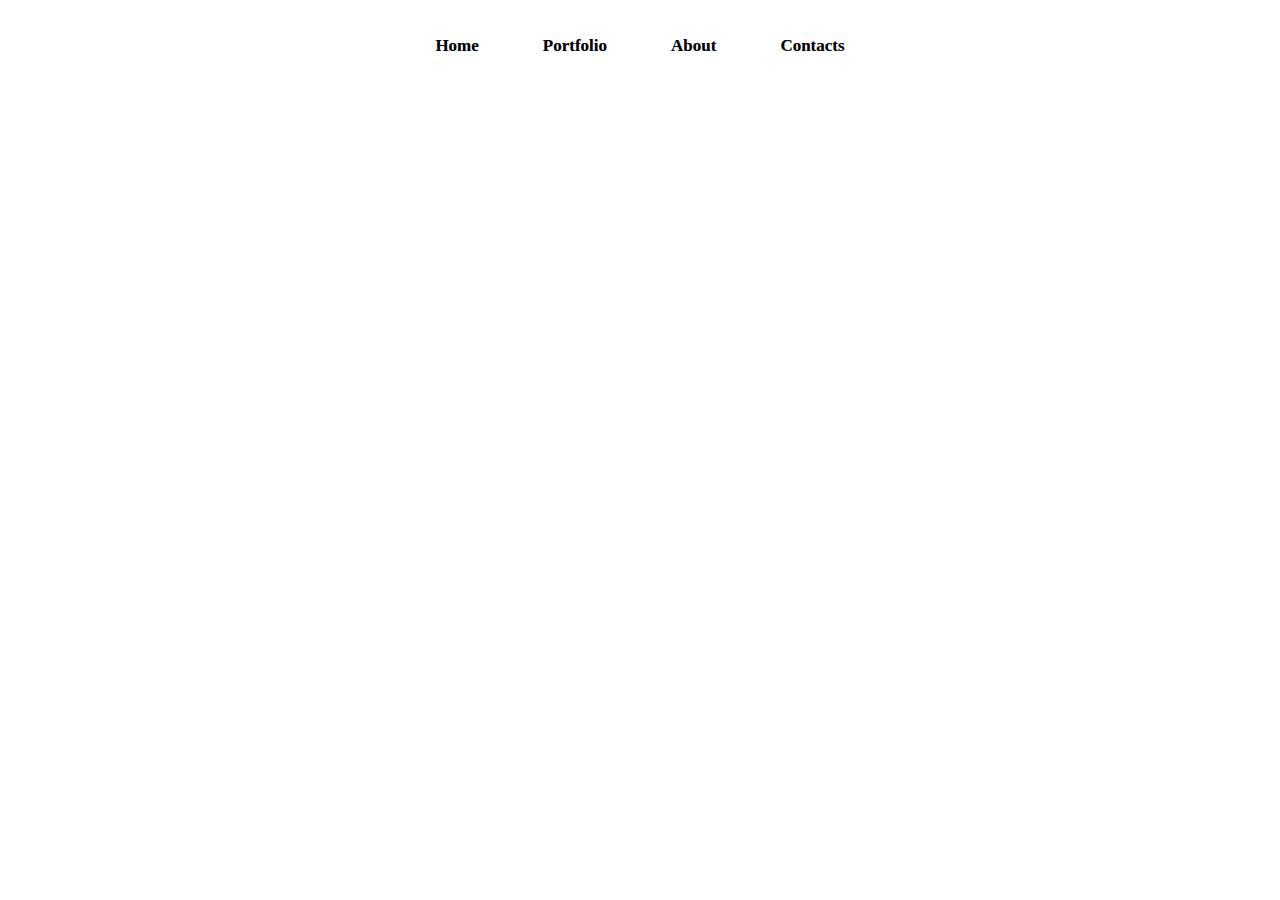
==== about.html @ 05fb40e4 "Fase 1" ====
<!Doctype html>
<html>
<head>
  <title>BS - About</title>
  <link rel="stylesheet" href="about.css" type="text/css">
  <script src="about.js"></script>
</head>
<div>
<ul class="nav effect-1">
  <li><a href="index.html" data-hover="Home">Home</a></li>
  <li><a href="portfolio.html" data-hover="Portfolio">Portfolio</a></li>
  <li><a href="about.html" data-hover="About">About</a></li>
  <li><a href="contacts.html" data-hover="Contacts">Contacts</a></li>
</ul>
</div>
<script src="about.js"></script>
</body>
</html>
---- about.css ----
htlm{}

body{
  background-color: white;
}


.nav{
    list-style:none;
    bottom:0;
    padding:0;
    text-align:center;
    overflow: hidden;
}

.nav li{
    display:inline;
}
.nav a{
    display:inline-block;
    padding:20px 30px;
    text-decoration:none;
    font-family: 'Contrail One', cursive;
    color: white;
    font-size: 17px;
}

.effect-1 a {
	color: #a5b1c2;
	font-weight: 700;
	text-shadow: none;
  text-decoration: none;
}

.effect-1 a::before {
	color: #000000;
	content: attr(data-hover);
	position: absolute;
	-webkit-transition: -webkit-transform 0.3s, opacity 0.3s;
	-moz-transition: -moz-transform 0.3s, opacity 0.3s;
	transition: transform 0.3s, opacity 0.3s;
}

.effect-1 a:hover::before,
.effect-1 a:focus::before {
	-webkit-transform: scale(0.9);
	-moz-transform: scale(0.9);
	transform: scale(0.9);
	opacity: 0;
}
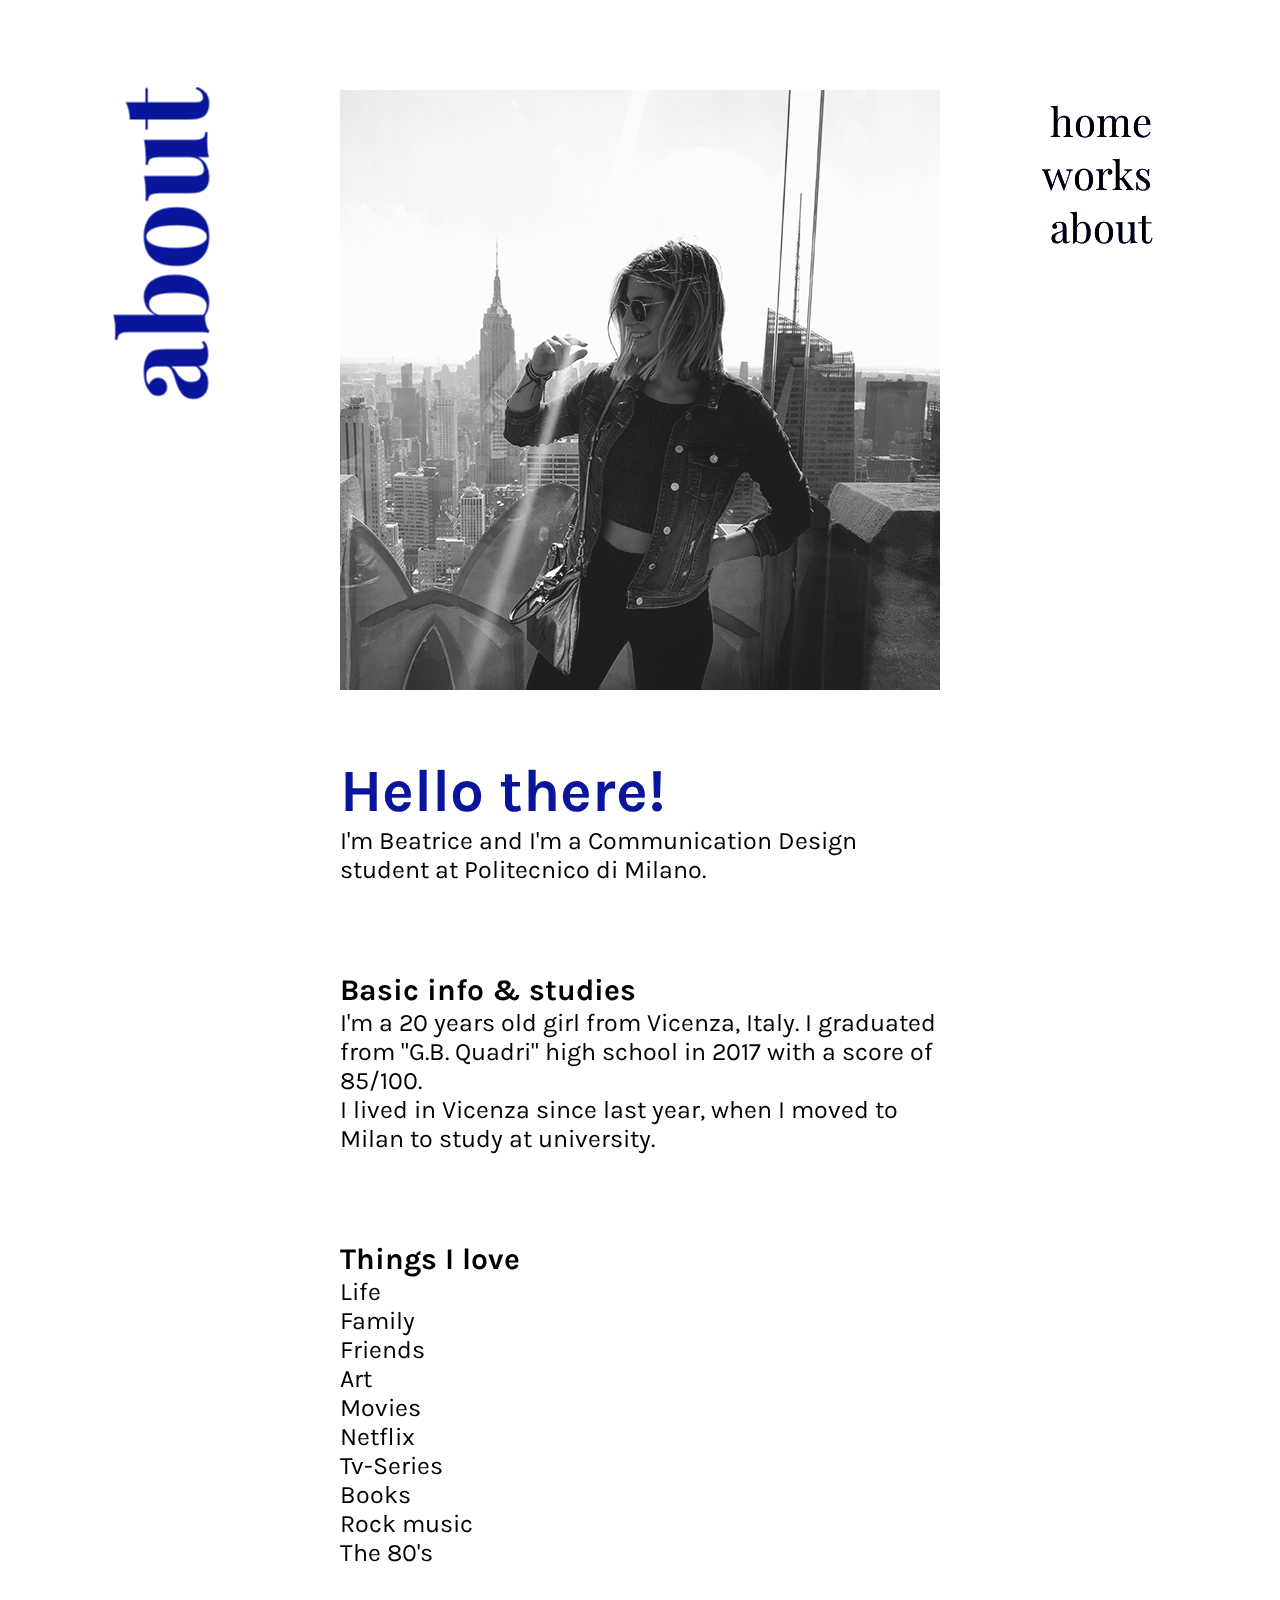
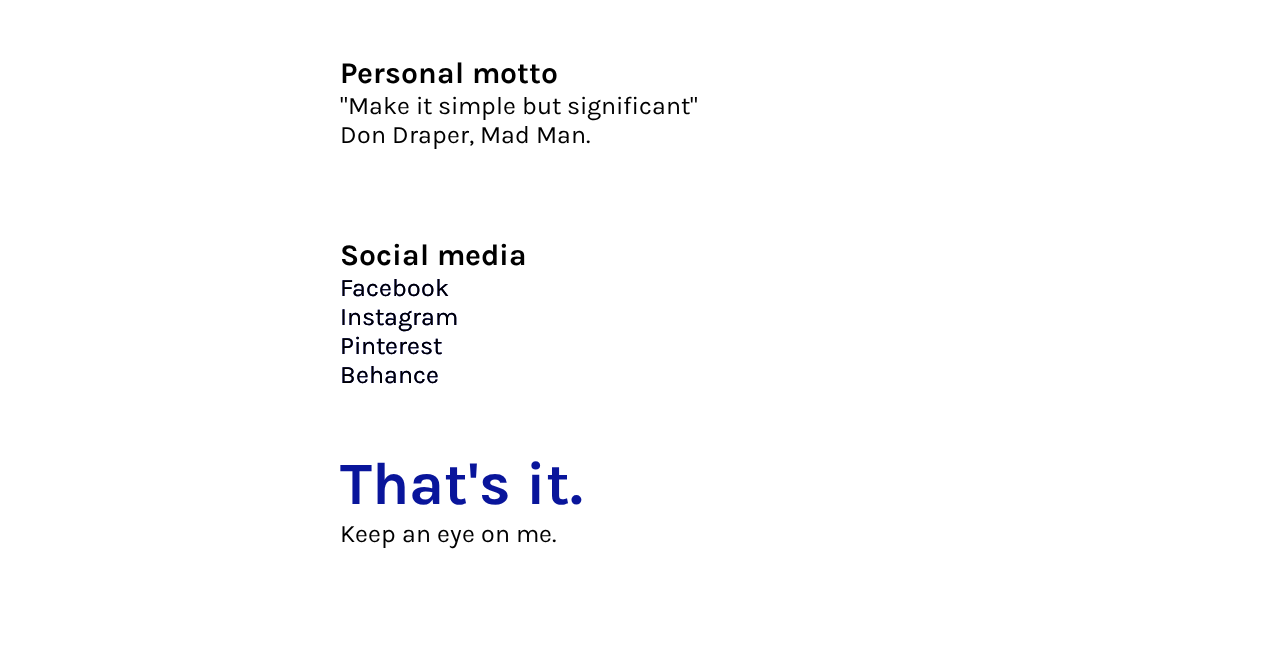
==== commit 7a3b69ec: "update" ====
--- a/about.html
+++ b/about.html
@@ -5,14 +5,63 @@
   <link rel="stylesheet" href="about.css" type="text/css">
   <script src="about.js"></script>
 </head>
-<div>
-<ul class="nav effect-1">
-  <li><a href="index.html" data-hover="Home">Home</a></li>
-  <li><a href="portfolio.html" data-hover="Portfolio">Portfolio</a></li>
-  <li><a href="about.html" data-hover="About">About</a></li>
-  <li><a href="contacts.html" data-hover="Contacts">Contacts</a></li>
-</ul>
+<body>
+  <div id="title" class="vertical">
+  <p>about</p>
 </div>
-<script src="about.js"></script>
+  <div id="container2">
+    <img class="im1" src="propic2.jpg" alt="profile picture" >
+    <p><p id="big">Hello there!</p>
+      I'm Beatrice and I'm a Communication Design student
+      at Politecnico di Milano.
+      <br><br><br>
+
+    <p id="s">Basic info & studies </p>
+      I'm a 20 years old girl from Vicenza, Italy.
+      I graduated from "G.B. Quadri" high school in 2017 with a score of 85/100.<br>
+      I lived in Vicenza since last year, when I moved to Milan to study at university.
+      <br><br><br>
+      <p id="s">Things I love</p>
+        <dt>Life</dt>
+        <dt>Family</dt>
+        <dt>Friends</dt>
+        <dt>Art</dt>
+        <dt>Movies</dt>
+        <dt>Netflix</dt>
+        <dt>Tv-Series</dt>
+        <dt>Books</dt>
+        <dt>Rock music</dt>
+        <dt>The 80's</dt>
+
+      <br><br>
+      <p id="s">Personal motto</p>
+      "Make it simple but significant"<br>
+      Don Draper, Mad Man.
+      <br><br><br>
+<p id="s">Social media</p>
+<div class="effect-1">
+      <a href="https://www.facebook.com/beatrice.smania" data-hover="Facebook">Facebook</a><br>
+      <a href="https://www.instagram.com/beatricesmania/" data-hover="Instagram">Instagram</a><br>
+      <a href="https://it.pinterest.com/beatricesmn/" data-hover="Pinterest">Pinterest</a><br>
+      <a href="https://www.behance.net/beatricesm0b48" data-hover="Behance">Behance</a><br>
+  </div>
+  <p id="big">That's it.</p>
+     Keep an eye on me.
+    </p>
+    <br><br><br>
+</div>
+
+<div class="altodx">
+  <ul class="nav effect-1">
+    <li><a href="index.html" data-hover="home">home</a></li>
+    <li><a href="portfolio.html" data-hover="works">works</a></li>
+    <li><a href="about.html" data-hover="about">about</a></li>
+  </ul>
+</div>
+
+<script>
+
+</script>
 </body>
+
 </html>
--- a/about.css
+++ b/about.css
@@ -1,44 +1,95 @@
-htlm{}
+@import url('https://fonts.googleapis.com/css?family=Playfair+Display:700');
+@import url('https://fonts.googleapis.com/css?family=Karla:400,700');
 
-body{
-  background-color: white;
+.nav{
+    list-style:none;
+    text-align:right;
+    overflow: hidden;
 }
 
 
-.nav{
-    list-style:none;
-    bottom:0;
-    padding:0;
-    text-align:center;
-    overflow: hidden;
+.nav a{
+    font-family: 'Playfair Display';
+    font-size: 40px;
+    font-weight: 700;
 }
 
-.nav li{
-    display:inline;
+
+.vertical {
+  -webkit-transform: rotate(-90deg);
+  -moz-transform: rotate(-90deg);
+  -ms-transform: rotate(-90deg);
+  -o-transform: rotate(-90deg);
+  transform: rotate(-90deg);
+  }
+
+#title{
+    font-family: 'Playfair Display';
+    font-size: 120px;
+    font-weight: 700;
+    color: #09159B;
+    position:fixed;
+    top:5%;
+    left:0vw;
+    margin-left: 0%;
+    padding: 0%;
+
+  }
+body{
+  font-family: 'Karla', sans-serif;
+  font-size: 25px;
+  font-weight: 400;
 }
-.nav a{
-    display:inline-block;
-    padding:20px 30px;
-    text-decoration:none;
-    font-family: 'Contrail One', cursive;
-    color: white;
-    font-size: 17px;
+.im1{
+  width:100%;
+  max-width: 600px;
+  height: auto;
+}
+#container2{
+  position: absolute;
+  height: 50%;
+  max-width: 600px;
+  top: 20%;
+  left:50%;
+  transform: translate(-50%,-20%);
+  text-align: left;
+
 }
 
+.altodx{
+  position: fixed;
+  top:10%;
+  right:10%;
+  transform: translate(0%,-10%);
+}
+#s{
+
+  font-weight: 700;
+  font-size: 30px;
+    margin-bottom: 0%;
+}
+
+#big{
+  color: #09159B;
+  font-weight: 700;
+  font-size: 60px;
+  padding-bottom: 0%;
+  margin-bottom: 0%;
+}
 .effect-1 a {
-	color: #a5b1c2;
-	font-weight: 700;
+	color: #090C9B;
+	font-weight: 400;
 	text-shadow: none;
   text-decoration: none;
 }
 
 .effect-1 a::before {
-	color: #000000;
+  color: #000000;
 	content: attr(data-hover);
 	position: absolute;
-	-webkit-transition: -webkit-transform 0.3s, opacity 0.3s;
-	-moz-transition: -moz-transform 0.3s, opacity 0.3s;
-	transition: transform 0.3s, opacity 0.3s;
+	-webkit-transition: -webkit-transform 0.5s, opacity 0.5s;
+	-moz-transition: -moz-transform 0.5s, opacity 0.5s;
+	transition: transform 0.5s, opacity 0.5s;
 }
 
 .effect-1 a:hover::before,
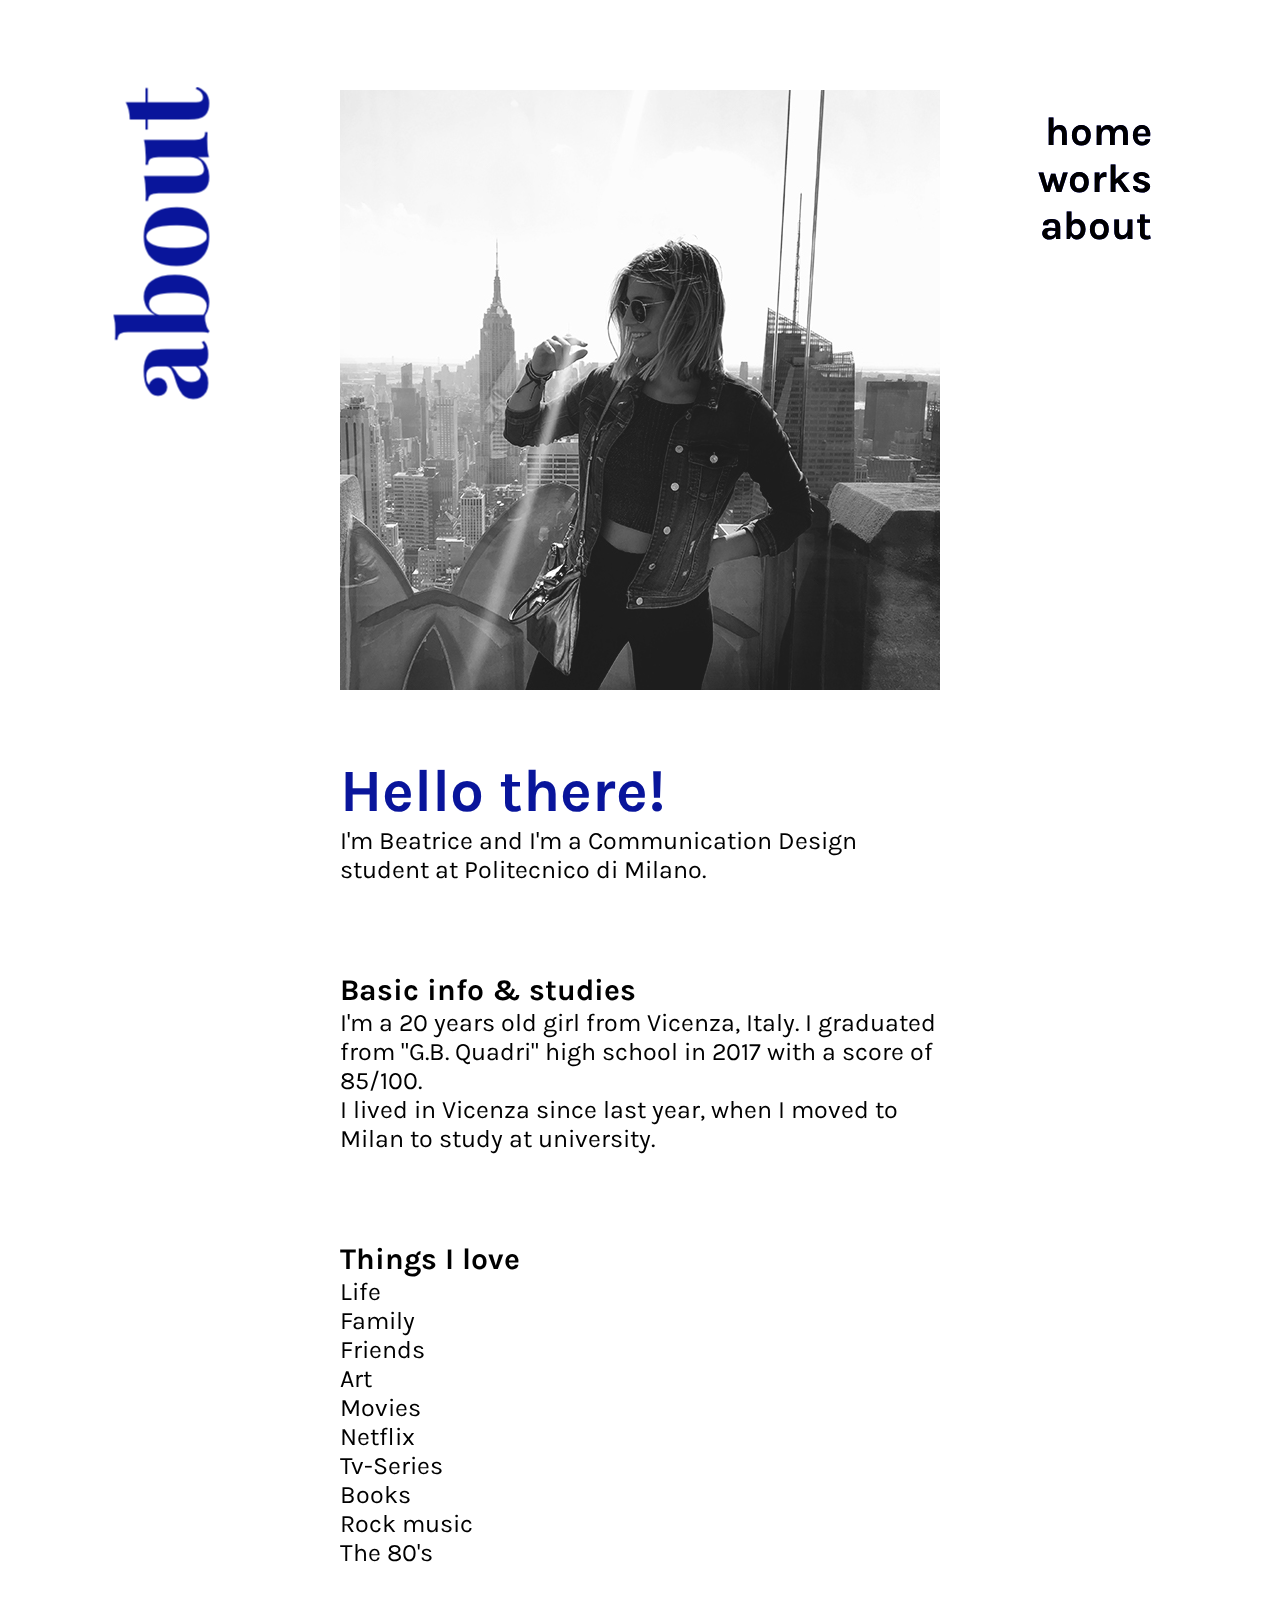
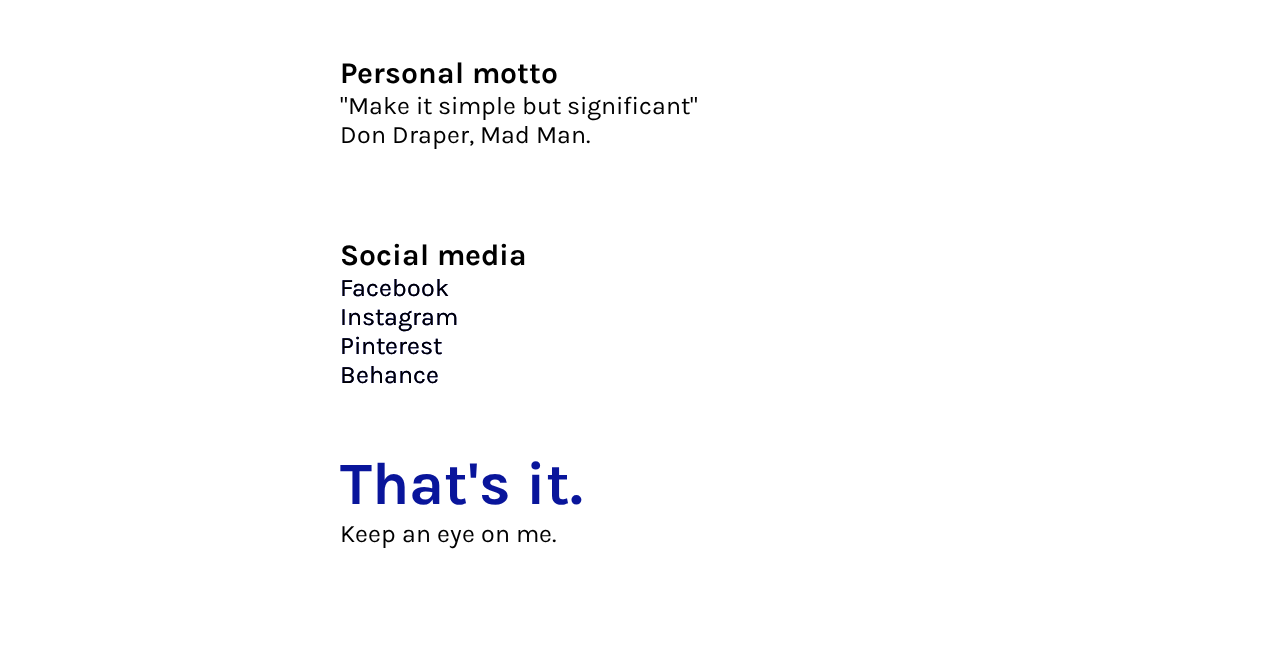
==== commit 79f9b564: "v4" ====
--- a/about.html
+++ b/about.html
@@ -3,7 +3,6 @@
 <head>
   <title>BS - About</title>
   <link rel="stylesheet" href="about.css" type="text/css">
-  <script src="about.js"></script>
 </head>
 <body>
   <div id="title" class="vertical">
@@ -54,7 +53,7 @@
 <div class="altodx">
   <ul class="nav effect-1">
     <li><a href="index.html" data-hover="home">home</a></li>
-    <li><a href="portfolio.html" data-hover="works">works</a></li>
+    <li><a href="works.html" data-hover="works">works</a></li>
     <li><a href="about.html" data-hover="about">about</a></li>
   </ul>
 </div>
--- a/about.css
+++ b/about.css
@@ -5,11 +5,7 @@
     list-style:none;
     text-align:right;
     overflow: hidden;
-}
-
-
-.nav a{
-    font-family: 'Playfair Display';
+    font-family: 'Karla';
     font-size: 40px;
     font-weight: 700;
 }
@@ -76,7 +72,13 @@
   padding-bottom: 0%;
   margin-bottom: 0%;
 }
+
 .effect-1 a {
+	color: #090C9B;
+	text-shadow: none;
+  text-decoration: none;
+}
+#social.effect-1 a {
 	color: #090C9B;
 	font-weight: 400;
 	text-shadow: none;
@@ -94,8 +96,8 @@
 
 .effect-1 a:hover::before,
 .effect-1 a:focus::before {
-	-webkit-transform: scale(0.9);
-	-moz-transform: scale(0.9);
-	transform: scale(0.9);
+	-webkit-transform: scale(0.8);
+	-moz-transform: scale(0.8);
+	transform: scale(0.8);
 	opacity: 0;
 }
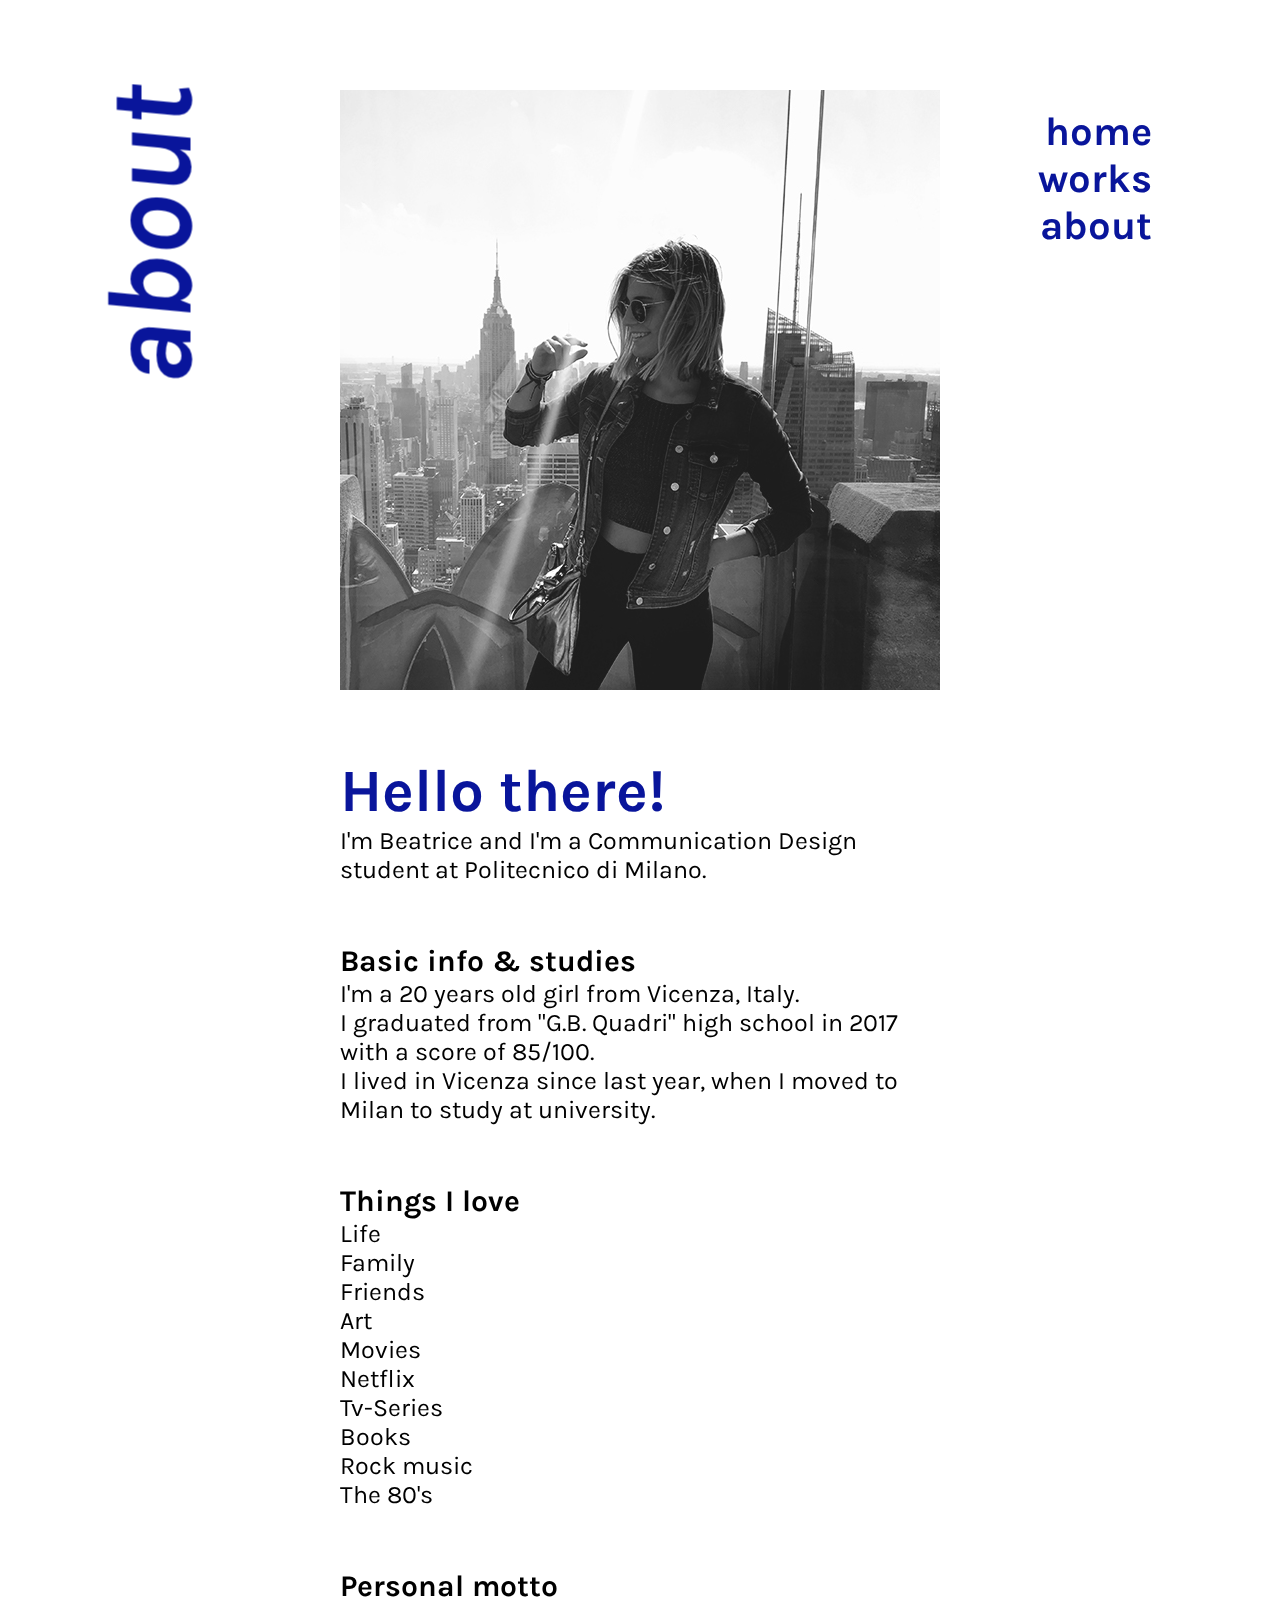
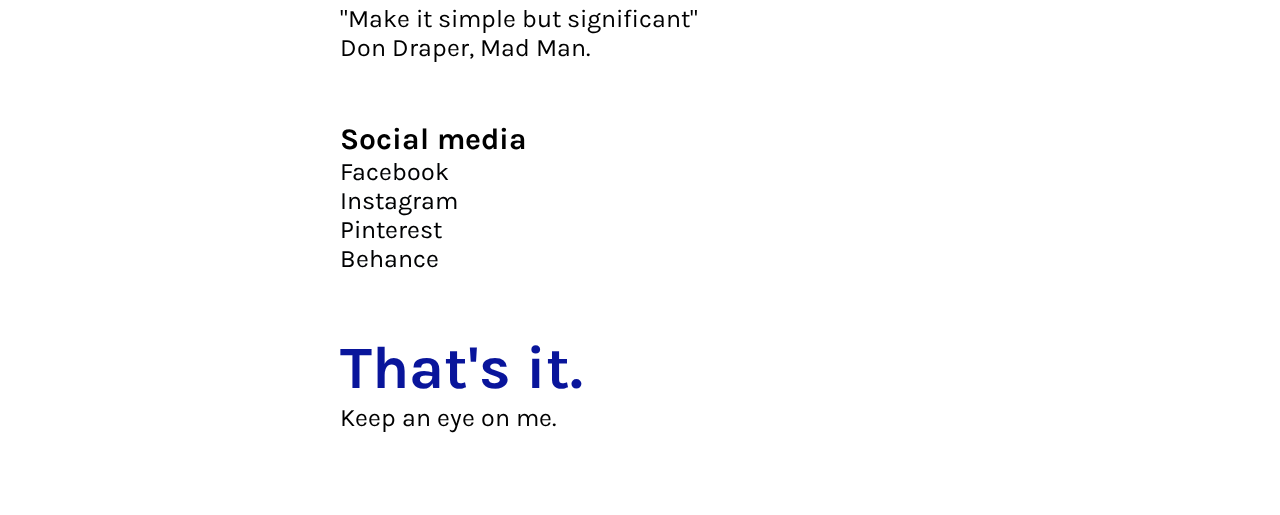
==== commit 5804d683: "p" ====
--- a/about.html
+++ b/about.html
@@ -1,6 +1,7 @@
 <!Doctype html>
 <html>
 <head>
+  <meta name="viewport" content="width=device-width, initial-scale=1">
   <title>BS - About</title>
   <link rel="stylesheet" href="about.css" type="text/css">
 </head>
@@ -8,18 +9,25 @@
   <div id="title" class="vertical">
   <p>about</p>
 </div>
+<div class="altodx">
+  <ul class="nav effect-1">
+    <li><a href="index.html" data-hover="home">home</a></li>
+    <li><a href="works.html" data-hover="works">works</a></li>
+    <li><a href="about.html" data-hover="about">about</a></li>
+  </ul>
+</div>
   <div id="container2">
     <img class="im1" src="propic2.jpg" alt="profile picture" >
     <p><p id="big">Hello there!</p>
       I'm Beatrice and I'm a Communication Design student
       at Politecnico di Milano.
-      <br><br><br>
+      <br><br>
 
     <p id="s">Basic info & studies </p>
-      I'm a 20 years old girl from Vicenza, Italy.
+      I'm a 20 years old girl from Vicenza, Italy. <br>
       I graduated from "G.B. Quadri" high school in 2017 with a score of 85/100.<br>
       I lived in Vicenza since last year, when I moved to Milan to study at university.
-      <br><br><br>
+      <br><br>
       <p id="s">Things I love</p>
         <dt>Life</dt>
         <dt>Family</dt>
@@ -32,13 +40,13 @@
         <dt>Rock music</dt>
         <dt>The 80's</dt>
 
-      <br><br>
+      <br>
       <p id="s">Personal motto</p>
       "Make it simple but significant"<br>
       Don Draper, Mad Man.
-      <br><br><br>
+      <br><br>
 <p id="s">Social media</p>
-<div class="effect-1">
+<div class="effect-1-s">
       <a href="https://www.facebook.com/beatrice.smania" data-hover="Facebook">Facebook</a><br>
       <a href="https://www.instagram.com/beatricesmania/" data-hover="Instagram">Instagram</a><br>
       <a href="https://it.pinterest.com/beatricesmn/" data-hover="Pinterest">Pinterest</a><br>
@@ -47,16 +55,9 @@
   <p id="big">That's it.</p>
      Keep an eye on me.
     </p>
-    <br><br><br>
+    <br><br>
 </div>
 
-<div class="altodx">
-  <ul class="nav effect-1">
-    <li><a href="index.html" data-hover="home">home</a></li>
-    <li><a href="works.html" data-hover="works">works</a></li>
-    <li><a href="about.html" data-hover="about">about</a></li>
-  </ul>
-</div>
 
 <script>
 
--- a/about.css
+++ b/about.css
@@ -1,5 +1,4 @@
-@import url('https://fonts.googleapis.com/css?family=Playfair+Display:700');
-@import url('https://fonts.googleapis.com/css?family=Karla:400,700');
+@import url('https://fonts.googleapis.com/css?family=Karla:400,700,700i');
 
 .nav{
     list-style:none;
@@ -20,9 +19,10 @@
   }
 
 #title{
-    font-family: 'Playfair Display';
+    font-family: 'Karla';
     font-size: 120px;
     font-weight: 700;
+    font-style: italic;
     color: #09159B;
     position:fixed;
     top:5%;
@@ -48,6 +48,10 @@
   top: 20%;
   left:50%;
   transform: translate(-50%,-20%);
+  -moz-transform: translate(-50%,-20%);
+  -o-transform: translate(-50%,-20%);
+  -webkit-transform: translate(-50%,-20%);
+  -ms-transform: translate(-50%,-20%);
   text-align: left;
 
 }
@@ -57,6 +61,10 @@
   top:10%;
   right:10%;
   transform: translate(0%,-10%);
+  -webkit-transform: translate(0%,-10%);
+  -moz-transform: translate(0%,-10%);
+  -ms-transform: translate(0%,-10%);
+  -o-transform: translate(0%,-10%);
 }
 #s{
 
@@ -66,31 +74,28 @@
 }
 
 #big{
+  transition: 0.3s all;
   color: #09159B;
   font-weight: 700;
   font-size: 60px;
   padding-bottom: 0%;
   margin-bottom: 0%;
 }
-
+/*effetto link*/
 .effect-1 a {
-	color: #090C9B;
-	text-shadow: none;
-  text-decoration: none;
-}
-#social.effect-1 a {
-	color: #090C9B;
-	font-weight: 400;
+	color: #DCE2E8;
 	text-shadow: none;
   text-decoration: none;
 }
 
 .effect-1 a::before {
-  color: #000000;
+  color: #09159B;
 	content: attr(data-hover);
 	position: absolute;
 	-webkit-transition: -webkit-transform 0.5s, opacity 0.5s;
 	-moz-transition: -moz-transform 0.5s, opacity 0.5s;
+  -o-transition: -o-transform 0.5s, opacity 0.5s;
+  -ms-transition: -ms-transform 0.5s, opacity 0.5s;
 	transition: transform 0.5s, opacity 0.5s;
 }
 
@@ -98,6 +103,40 @@
 .effect-1 a:focus::before {
 	-webkit-transform: scale(0.8);
 	-moz-transform: scale(0.8);
+  -ms-transform: scale(0.8);
+  -o-transform: scale(0.8);
 	transform: scale(0.8);
 	opacity: 0;
 }
+/*effetto link social*/
+.effect-1-s a {
+	color: #DCE2E8;
+	text-shadow: none;
+  text-decoration: none;
+}
+
+.effect-1-s a::before {
+  color: #000000;
+	content: attr(data-hover);
+	position: absolute;
+	-webkit-transition: -webkit-transform 0.5s, opacity 0.5s;
+	-moz-transition: -moz-transform 0.5s, opacity 0.5s;
+  -o-transition: -o-transform 0.5s, opacity 0.5s;
+  -ms-transition: -ms-transform 0.5s, opacity 0.5s;
+	transition: transform 0.5s, opacity 0.5s;
+}
+
+.effect-1-s a:hover::before,
+.effect-1-s a:focus::before {
+	-webkit-transform: scale(0.8);
+	-moz-transform: scale(0.8);
+  -ms-transform: scale(0.8);
+  -o-transform: scale(0.8);
+	transform: scale(0.8);
+	opacity: 0;
+}
+
+#big:hover{
+  transition: 0.3s ease-out;
+  font-size: 100px;
+}
